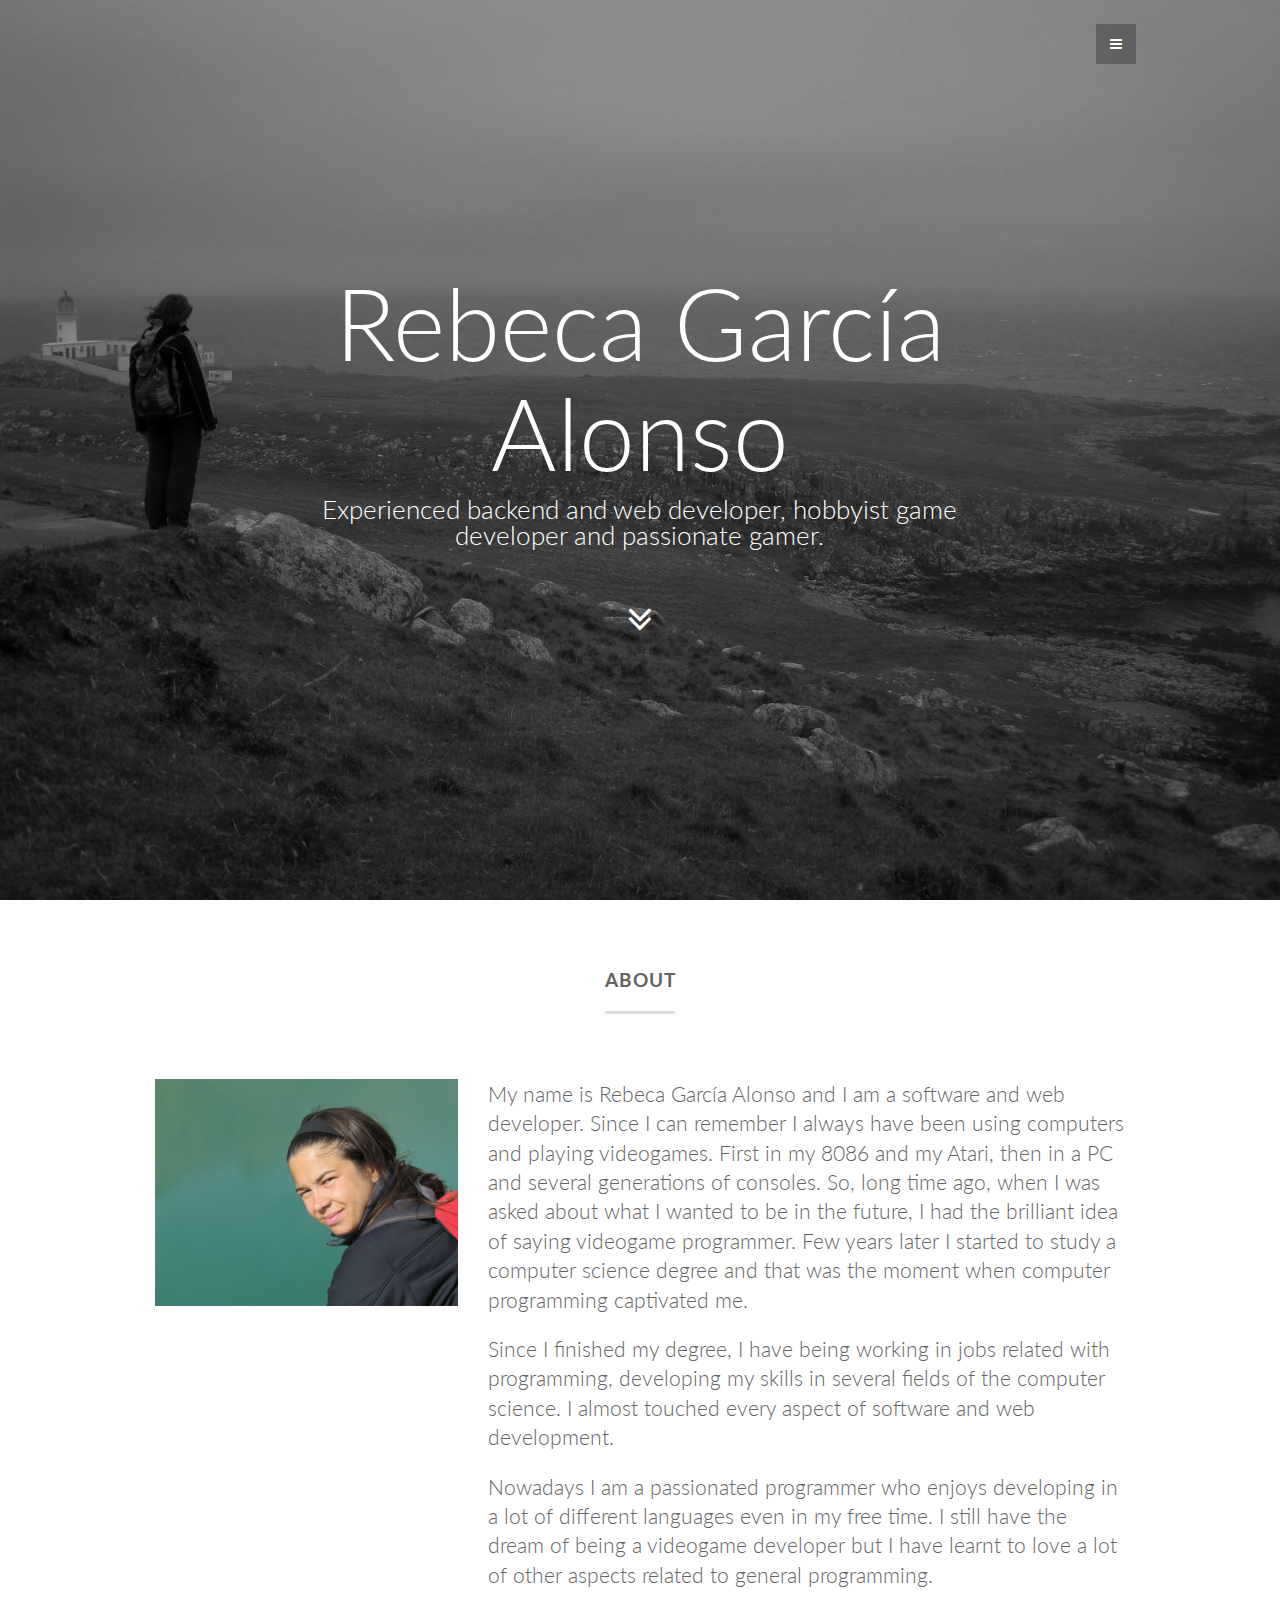
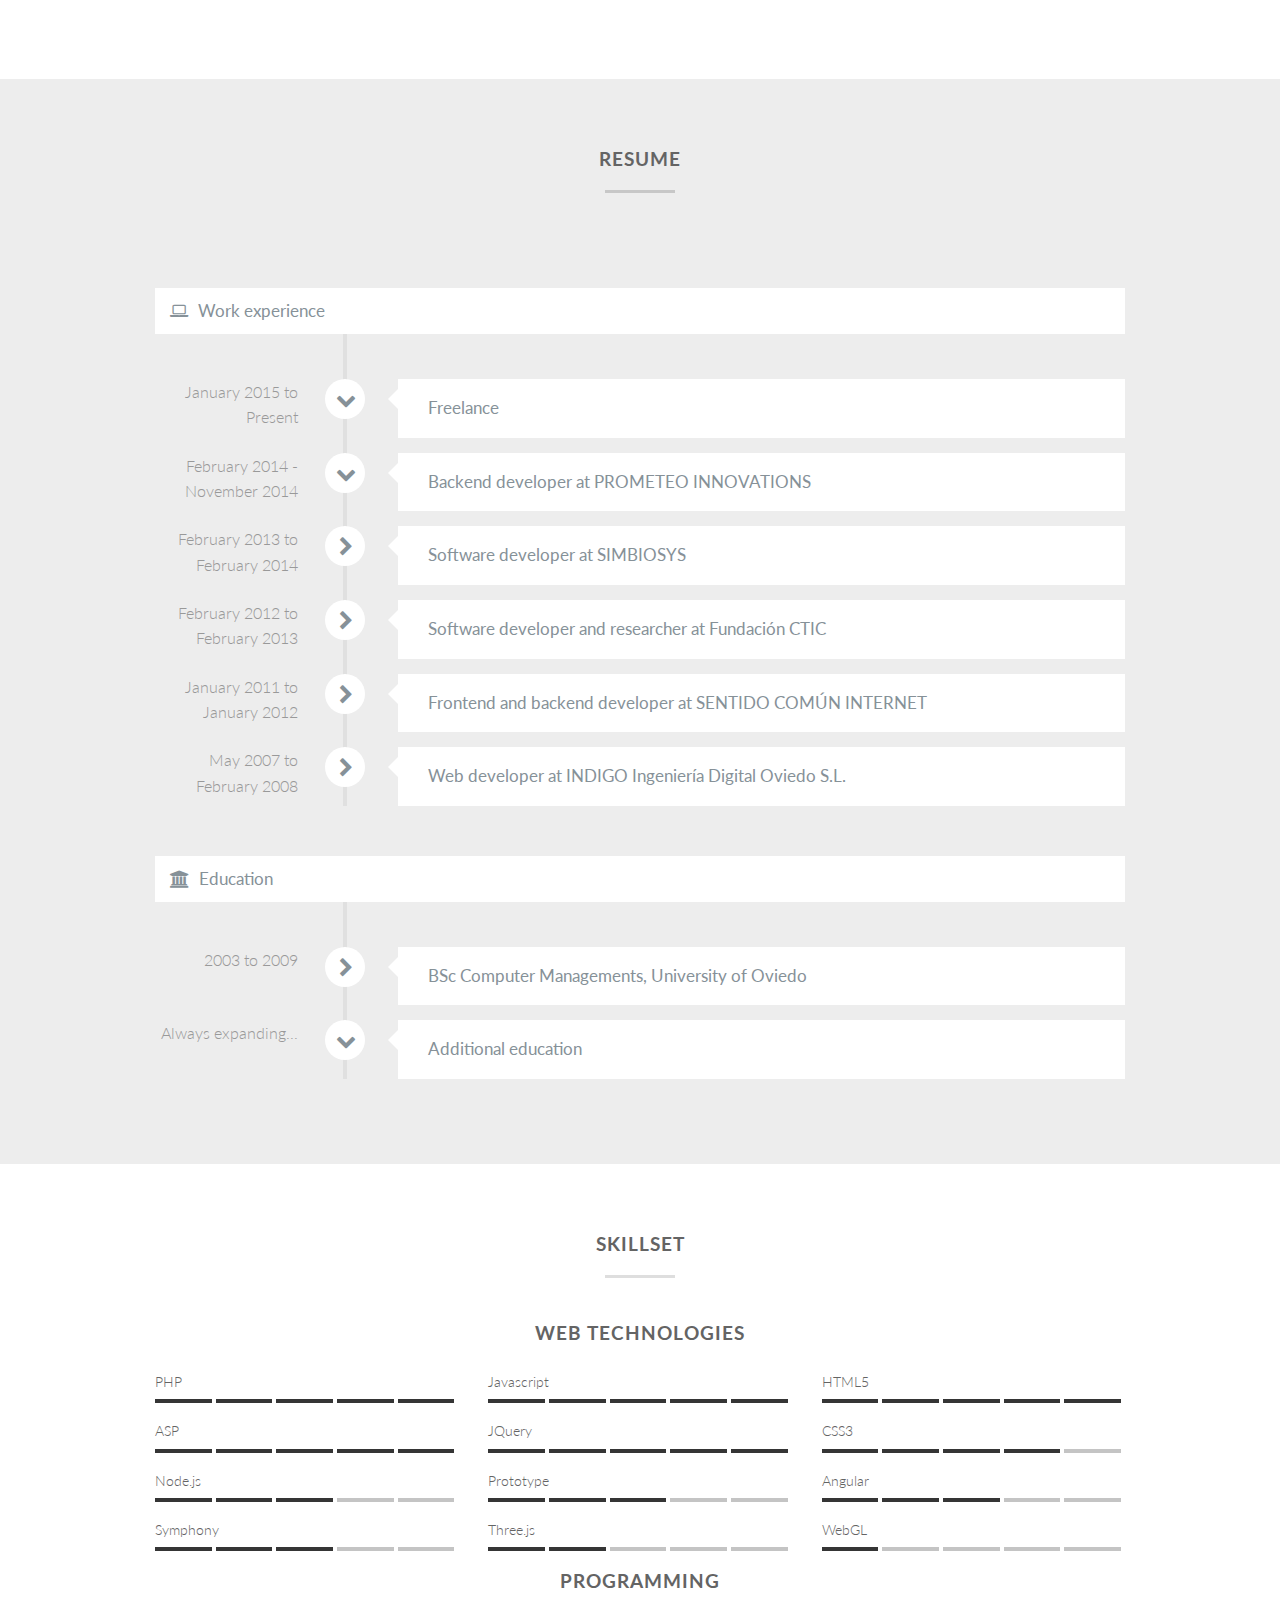
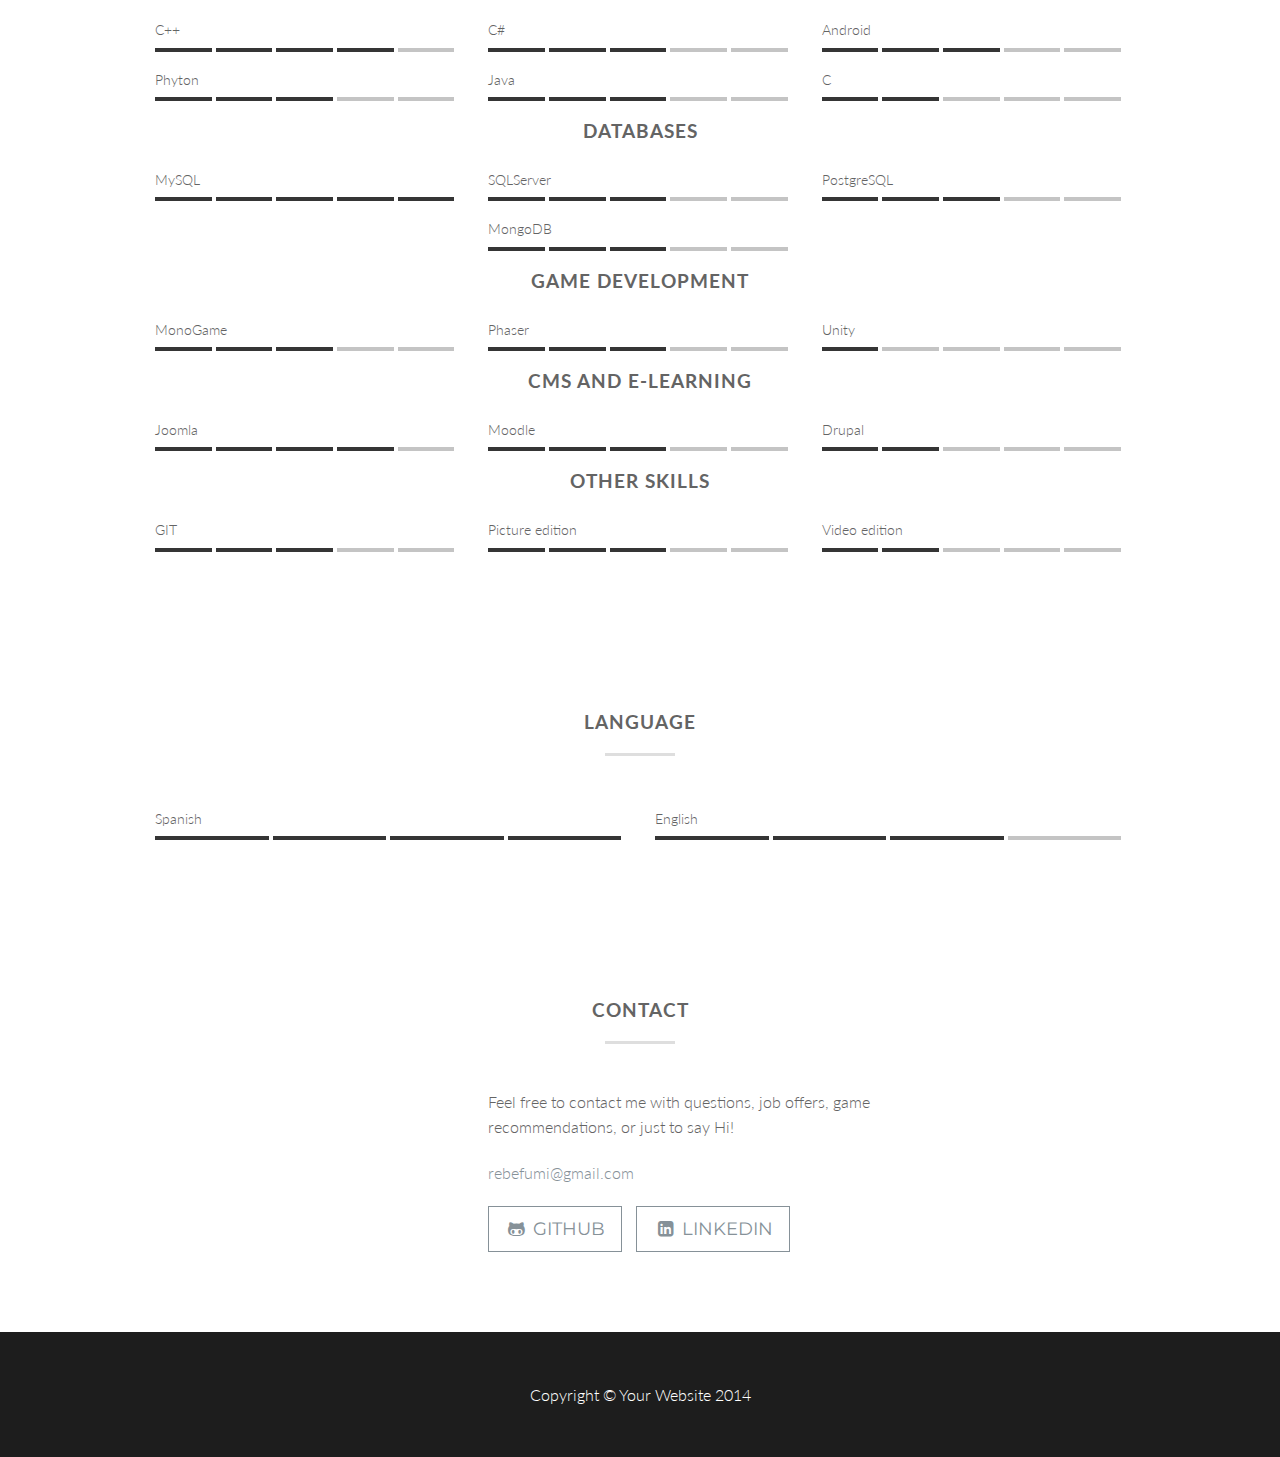
==== index.htm @ 99de0d2c "Include Readme" ====
<!DOCTYPE html>
<html lang="en">

<head>
    <meta charset="utf-8">
    <meta http-equiv="X-UA-Compatible" content="IE=edge">
    <meta name="viewport" content="width=device-width, initial-scale=1">
    <meta name="description" content="">
    <meta name="author" content="">

    <title>Rebeca Garc&iacute;a Alonso Online CV</title>

    <!-- Bootstrap Core CSS -->
    <link href="css/bootstrap.min.css" rel="stylesheet">

    <!-- Custom CSS -->
    <link href="css/grayscale.css" rel="stylesheet">
    <link href="css/jasny-bootstrap.min.css" rel="stylesheet">

    <!-- Custom Fonts -->
    <link href="http://maxcdn.bootstrapcdn.com/font-awesome/4.3.0/css/font-awesome.min.css" rel="stylesheet"
          type="text/css">
    <link href="http://fonts.googleapis.com/css?family=Lora:400,700,400italic,700italic" rel="stylesheet"
          type="text/css">
    <link href="http://fonts.googleapis.com/css?family=Montserrat:400,700" rel="stylesheet" type="text/css">

    <!-- HTML5 Shim and Respond.js IE8 support of HTML5 elements and media queries -->
    <!-- WARNING: Respond.js doesn't work if you view the page via file:// -->
    <!--[if lt IE 9]>
    <script src="https://oss.maxcdn.com/libs/html5shiv/3.7.0/html5shiv.js"></script>
    <script src="https://oss.maxcdn.com/libs/respond.js/1.4.2/respond.min.js"></script>
    <![endif]-->
</head>

<body id="page-top" data-spy="scroll" data-target=".navbar-fixed-top">

<!-- Menu -->
<div class="navmenu navmenu-fixed-right offcanvas">
    <ul class="nav navmenu-nav">

        <li><a class="page-scroll" href="#main">Home</a></li>
        <li><a class="page-scroll" href="#about">About</a></li>
        <li><a class="page-scroll" href="#resume">Resume</a></li>
        <li><a class="page-scroll" href="#portfolio">Portfolio</a></li>
        <li><a class="page-scroll" href="#skills">Skills</a></li>
        <li><a class="page-scroll" href="#language">Language</a></li>
        <li><a class="page-scroll" href="#contact">Contact</a></li>

    </ul>
    <ul class="list-inline">
        <li><a href="#"><i class="fa fa-linkedin"></i></a></li>
        <li><a href="#"><i class="fa fa-github"></i></a></li>
    </ul>
</div>


<!-- Intro Header -->
<header class="navbar intro-header">
    <div class="col-md-12">
        <a href="#" class="pull-right navbar-btn" id="menuToggle" data-toggle="offcanvas" data-target=".navmenu"
           data-canvas="body">
            <i class="fa fa-reorder"></i>
        </a>
    </div>

</header>

<!-- Main -->
<section class="main intro" id="main">
    <div class="intro-body">
        <div class="container">
            <div class="row">
                <div class="col-md-8 col-md-offset-2">
                    <h1 class="brand-heading">Rebeca García Alonso</h1>

                    <p class="intro-text">Experienced backend and web developer, hobbyist game developer and passionate
                        gamer.
                    </p>
                    <a href="#about" class="btn btn-circle page-scroll">
                        <i class="fa fa-angle-double-down animated"></i>
                    </a>
                </div>
            </div>
        </div>
    </div>
</section>

<!-- About -->
<section id="about" class="section section-solid-white">
    <div class="container">
        <div class="row">
            <div class="col-sm-12">
                <h3 class="section-title">About</h3>

                <div class="section-title-border"></div>
            </div>
        </div>

        <div class="row mt20">
            <div class="col-sm-4">
                <img src="img/about/1.JPG" class="img-responsive about-img"/>
            </div>
            <div class="col-sm-8">
                <p class="lead">
                    My name is Rebeca García Alonso and I am a software and web developer. Since I can remember I always
                    have been using computers and playing videogames. First in my 8086 and my Atari, then in a PC and
                    several generations of consoles. So, long time ago, when I was asked about what I wanted to be in
                    the future, I had the brilliant idea of saying videogame programmer. Few years later I started to
                    study a computer science degree and that was the moment when computer programming captivated me.
                </p>

                <p class="lead">
                    Since I finished my degree, I have being working in jobs related with programming, developing my
                    skills in several fields of the computer science. I almost touched every aspect of software and web
                    development.
                </p>

                <p class="lead">
                    Nowadays I am a passionated programmer who enjoys developing in a lot of different languages even in
                    my free time. I still have the dream of being a videogame developer but I have learnt to love a lot
                    of other aspects related to general programming.
                </p>
            </div>
        </div>
    </div>
</section>


<!-- Resume -->
<section id="resume" class="section section-solid">
    <div class="container">
        <div class="row">
            <div class="col-sm-12">
                <h3 class="section-title">Resume</h3>
                <div class="section-title-border"></div>
            </div>
        </div>
        <div class="row">
            <div class="col-sm-12">
                <ul class="timeline mt50">
                    <li>
                        <h3 class="tl-heading"><i class="fa fa-laptop"></i> Work experience</h3>
                    </li>
                    <li>
                        <time class="tl-time"><span>January 2015 to Present</span></time>
                        <div class="tl-icon" data-toggle="collapse" data-target="#toggle-0"><i
                                class="fa fa-chevron-down"></i></div>
                        <div class="tl-label">
                            <h4><a href="#toggle-0" data-toggle="collapse" data-target="#toggle-0">Freelance</a></h4>

                            <p id="toggle-0" class="collapse">
                                - <a href="http://virtuastur.com/" target="_blank">Virtuastur</a>: company involved in
                                virtual tours.<br>
                                Responsabilities: Integration with the front end, and development of the administration
                                side, using PHP.<br>
                                - <a href="http://www.efesoabogados.es/" target="_blank">Efeso abogados</a>: law firm
                                main web. <br> Responsibilities: Maintenance of the web page using HTML and Javascript.
                            </p>
                        </div>
                    </li>
                    <li>
                        <time class="tl-time"><span>February 2014 - November 2014</span></time>
                        <div class="tl-icon" data-toggle="collapse" data-target="#toggle-1"><i
                                class="fa fa-chevron-down"></i></div>
                        <div class="tl-label">
                            <h4><a href="#toggle-1" data-toggle="collapse" data-target="#toggle-1">Backend developer at
                                PROMETEO
                                INNOVATIONS</a></h4>

                            <p id="toggle-1" class="collapse">
                                <a href="http://www.prometeoinnovations.com" target="_blank">Company web</a><br>
                                Responsibilities: <br>
                                - Backend development with PHP and Symphony of a system that automatically creates
                                mobile applications. </p>
                        </div>
                    </li>
                    <li>
                        <time class="tl-time"><span>February 2013 to February 2014</span></time>
                        <div class="tl-icon" data-toggle="collapse" data-target="#toggle-2"><i
                                class="fa fa-chevron-right"></i></div>
                        <div class="tl-label">
                            <h4><a href="#toggle-2" data-toggle="collapse" data-target="#toggle-2">Software developer at
                                SIMBIOSYS</a>
                            </h4>

                            <p id="toggle-2" class="collapse">
                                <a href="http://www.simbiosys.es/" target="_blank">Company web</a><br>
                                Responsabilities:<br>
                                - Web site of the Principado de Asturias Public TV and Radio Channel <a
                                    href="http://www.rtpa.es/" target="_blank">http://www.rtpa.es/</a><br>
                                Backend developed in PHP (Web Services).<br>
                                Client business logic with Javascript (JQuery).<br>
                                - Labcitycar <a href="http://www.labcitycar.info/" target="_blank">http://www.labcitycar.info/</a>:<br>
                                Customization of the e-learning platform Moodle, with the target of fitting the needs of
                                efficient driving lessons.<br>
                                Research and development of a system oriented to fix the GPS errors in car routes.
                                Developed with PHP and C. <br>
                                - Development of the corporative CMS using PHP.</p>
                        </div>
                    </li>
                    <li>
                        <time class="tl-time"><span>February 2012 to February 2013</span></time>
                        <div class="tl-icon" data-toggle="collapse" data-target="#toggle-3"><i
                                class="fa fa-chevron-right"></i></div>
                        <div class="tl-label">
                            <h4><a href="#toggle-3" data-toggle="collapse" data-target="#toggle-3">Software developer
                                and researcher at Fundación CTIC</a>
                            </h4>

                            <p id="toggle-3" class="collapse">
                                <a href="http://www.fundacionctic.org" target="_blank">Company web</a><br>
                                Semantic Web Unit in the R&D Department.<br>
                                Resonsabilities:<br>
                                - Research about device independent visualization of statistical and
                                geographical information in HTML5 using several technologies and libraries: SVG, WebGL,
                                GoogleCharts,
                                GoogleMaps, Javascript, JQuery, Grails, HighCharts and D3.js<br>
                                - Development of the Tapinos project. Public repository: <a
                                    href="https://bitbucket.org/fundacionctic/tapinos-js" target="_blank">Tapinos</a>
                            </p>
                        </div>
                    </li>
                    <li>
                        <time class="tl-time"><span>January 2011 to January 2012</span></time>
                        <div class="tl-icon" data-toggle="collapse" data-target="#toggle-4"><i
                                class="fa fa-chevron-right"></i></div>
                        <div class="tl-label">
                            <h4><a href="#toggle-4" data-toggle="collapse" data-target="#toggle-4">Frontend and backend
                                developer at SENTIDO COMÚN
                                INTERNET</a>
                            </h4>

                            <p id="toggle-4" class="collapse"><a href="http://www.sentidocomun.es/" target="_blank">Company
                                Web</a><br>
                                Responsabilities: Development and support of the real-state web portal for an important
                                bank (<a href="http://www.casaktua.com/" target="_blank">http://www.casaktua.com/</a>)
                                and its Intranet,
                                using ASP.<br>
                                Also development and support in other sites, as:<br>
                                <a href="http://www.mesenainmobiliaria.com/"
                                   target="_blank">http://www.mesenainmobiliaria.com/</a><br>
                                <a href="http://pjob.com/"
                                   target="_blank">http://pjob.com/</a>
                            </p>
                        </div>
                    </li>
                    <li>
                        <time class="tl-time"><span>May 2007 to February 2008</span></time>
                        <div class="tl-icon" data-toggle="collapse" data-target="#toggle-5"><i
                                class="fa fa-chevron-right"></i></div>
                        <div class="tl-label">
                            <h4><a href="#toggle-5" data-toggle="collapse" data-target="#toggle-5">Web developer at
                                INDIGO Ingeniería
                                Digital Oviedo S.L.</a></h4>

                            <p id="toggle-5" class="collapse"><a href="http://www.indigo.es/web/index.htm"
                                                                 target="_blank">Company web</a><br>
                                Responsibilities: Web sites development using PHP and Joomla.<br> For instance:
                                <a href="http://www.kiasa.es/"
                                   target="_blank">http://www.kiasa.es/</a></p>
                        </div>
                    </li>
                </ul>
                <ul class="timeline mt50">
                    <li>
                        <h3 class="tl-heading"><i class="fa fa-university"></i> Education</h3>
                    </li>
                    <li>
                        <time class="tl-time"><span>2003 to 2009</span></time>
                        <div class="tl-icon" data-toggle="collapse" data-target="#toggle-6"><i
                                class="fa fa-chevron-right"></i></div>
                        <div class="tl-label">
                            <h4><a href="#toggle-6" data-toggle="collapse" data-target="#toggle-6">BSc Computer
                                Managements, University of Oviedo</a></h4>

                            <p id="toggle-6" class="collapse">Thesis: "Development of a Web application for students
                                self-assessment with interactive multiple choice test"</p>
                        </div>
                    </li>
                    <li>
                        <time class="tl-time"><span>Always expanding...</span></time>
                        <div class="tl-icon" data-toggle="collapse" data-target="#toggle-7"><i
                                class="fa fa-chevron-down"></i></div>
                        <div class="tl-label">
                            <h4><a href="#toggle-7" data-toggle="collapse" data-target="#toggle-7">Additional
                                education</a></h4>

                            <p id="toggle-7" class="collapse">
                                2015: Beginning Game Programming with C# (12 weeks), taught by Coursera, University of
                                Colorado System
                                <br>2015: Maps and the Geospatial Revolution (5 weeks), taught by Coursera,The
                                Pennsylvania State University
                                <br>2015: Programming Mobile Services for Android Handheld Systems: Concurrency (6
                                weeks), taught by Coursera, Vandelbilt University
                                <br>2015: An Introduction to Interactive Programming in Python (9 weeks), taught by
                                Coursera, Rice University
                                <br>2014: Programming Mobile Applications for Android Handheld Systems (8 weeks), taught
                                by Coursera, University of Maryland
                                <br>2014: Gamification (10 weeks), taught by Coursera, The Pennsylvania State
                                University.
                                <br>2014: Videogames Desing and Gamification (6 weeks), taught by Miriada X Online
                                Education.
                                <br>2013: PhoneGap Development (20 hours), taught by Nacho Marín.
                                <br>2013: Android Applications Development (10 weeks), taught by Miriada X Online
                                Education.
                                <br>2012: MongoBD Development (6 weeks), taught by 10gen Education.
                                <br>2006: Videogame Lab, taught by Javier Reyes, University of Oviedo
                                <br>2006: Course on Internet new generation, University of Oviedo (45h)
                                <br>2006: Educational videogame creation, University of Oviedo (45h)
                                <br>2005: Mathematics applied outside of the classroom, University of Oviedo (45 h)
                                <br>2004: Graphic videogame programming Course under MSDIRECTX9/C++, University of
                                Oviedo (45 h)
                                <br>2004: Vectorial graphics in multimedia surrounding with Macromedia Flash, University
                                of Oviedo (45 h)
                                <br>2002: Human Machine Interface (HMI) in web engineering (using Macromedia
                                Dreamweaver), University of Oviedo (45 h)
                                <br>2002: Businessman workshop, Gijón town hall
                            </p>
                        </div>
                    </li>
                </ul>
            </div>
        </div>
    </div>
</section>

<!-- Skills -->
<section id="skills" class="section section-solid-white">
    <div class="container">
        <div class="row">
            <div class="col-sm-12">
                <h3 class="section-title">Skillset</h3>

                <div class="section-title-border"></div>
            </div>
        </div>
        <div class="row">
            <h4 class="section-title">Web Technologies</h4>

            <div class="col-sm-4">
                <h5>PHP</h5>

                <div class="skill-bar">
                    <div class="skill-on"></div>
                    <div class="skill-on"></div>
                    <div class="skill-on"></div>
                    <div class="skill-on"></div>
                    <div class="skill-on"></div>
                </div>

                <h5>ASP</h5>

                <div class="skill-bar">
                    <div class="skill-on"></div>
                    <div class="skill-on"></div>
                    <div class="skill-on"></div>
                    <div class="skill-on"></div>
                    <div class="skill-on"></div>
                </div>

                <h5>Node.js</h5>

                <div class="skill-bar">
                    <div class="skill-on"></div>
                    <div class="skill-on"></div>
                    <div class="skill-on"></div>
                    <div class="skill-off"></div>
                    <div class="skill-off"></div>
                </div>

                <h5>Symphony</h5>

                <div class="skill-bar">
                    <div class="skill-on"></div>
                    <div class="skill-on"></div>
                    <div class="skill-on"></div>
                    <div class="skill-off"></div>
                    <div class="skill-off"></div>
                </div>

            </div>
            <div class="col-sm-4">
                <h5>Javascript</h5>

                <div class="skill-bar">
                    <div class="skill-on"></div>
                    <div class="skill-on"></div>
                    <div class="skill-on"></div>
                    <div class="skill-on"></div>
                    <div class="skill-on"></div>
                </div>

                <h5>JQuery</h5>

                <div class="skill-bar">
                    <div class="skill-on"></div>
                    <div class="skill-on"></div>
                    <div class="skill-on"></div>
                    <div class="skill-on"></div>
                    <div class="skill-on"></div>
                </div>


                <h5>Prototype</h5>

                <div class="skill-bar">
                    <div class="skill-on"></div>
                    <div class="skill-on"></div>
                    <div class="skill-on"></div>
                    <div class="skill-off"></div>
                    <div class="skill-off"></div>
                </div>

                <h5>Three.js</h5>

                <div class="skill-bar">
                    <div class="skill-on"></div>
                    <div class="skill-on"></div>
                    <div class="skill-off"></div>
                    <div class="skill-off"></div>
                    <div class="skill-off"></div>
                </div>

            </div>
            <div class="col-sm-4">
                <h5>HTML5</h5>

                <div class="skill-bar">
                    <div class="skill-on"></div>
                    <div class="skill-on"></div>
                    <div class="skill-on"></div>
                    <div class="skill-on"></div>
                    <div class="skill-on"></div>
                </div>

                <h5>CSS3</h5>

                <div class="skill-bar">
                    <div class="skill-on"></div>
                    <div class="skill-on"></div>
                    <div class="skill-on"></div>
                    <div class="skill-on"></div>
                    <div class="skill-off"></div>
                </div>

                <h5>Angular</h5>

                <div class="skill-bar">
                    <div class="skill-on"></div>
                    <div class="skill-on"></div>
                    <div class="skill-on"></div>
                    <div class="skill-off"></div>
                    <div class="skill-off"></div>
                </div>


                <h5>WebGL</h5>

                <div class="skill-bar">
                    <div class="skill-on"></div>
                    <div class="skill-off"></div>
                    <div class="skill-off"></div>
                    <div class="skill-off"></div>
                    <div class="skill-off"></div>
                </div>
            </div>
        </div>
        <div class="row">
            <h4 class="section-title">Programming</h4>

            <div class="col-sm-4">
                <h5>C++</h5>

                <div class="skill-bar">
                    <div class="skill-on"></div>
                    <div class="skill-on"></div>
                    <div class="skill-on"></div>
                    <div class="skill-on"></div>
                    <div class="skill-off"></div>
                </div>

                <h5>Phyton</h5>

                <div class="skill-bar">
                    <div class="skill-on"></div>
                    <div class="skill-on"></div>
                    <div class="skill-on"></div>
                    <div class="skill-off"></div>
                    <div class="skill-off"></div>
                </div>
            </div>
            <div class="col-sm-4">
                <h5>C#</h5>

                <div class="skill-bar">
                    <div class="skill-on"></div>
                    <div class="skill-on"></div>
                    <div class="skill-on"></div>
                    <div class="skill-off"></div>
                    <div class="skill-off"></div>
                </div>

                <h5>Java</h5>

                <div class="skill-bar">
                    <div class="skill-on"></div>
                    <div class="skill-on"></div>
                    <div class="skill-on"></div>
                    <div class="skill-off"></div>
                    <div class="skill-off"></div>
                </div>
            </div>
            <div class="col-sm-4">
                <h5>Android</h5>

                <div class="skill-bar">
                    <div class="skill-on"></div>
                    <div class="skill-on"></div>
                    <div class="skill-on"></div>
                    <div class="skill-off"></div>
                    <div class="skill-off"></div>
                </div>

                <h5>C</h5>

                <div class="skill-bar">
                    <div class="skill-on"></div>
                    <div class="skill-on"></div>
                    <div class="skill-off"></div>
                    <div class="skill-off"></div>
                    <div class="skill-off"></div>
                </div>

            </div>
        </div>
        <div class="row">
            <h4 class="section-title">Databases</h4>

            <div class="col-sm-4">
                <h5>MySQL</h5>

                <div class="skill-bar">
                    <div class="skill-on"></div>
                    <div class="skill-on"></div>
                    <div class="skill-on"></div>
                    <div class="skill-on"></div>
                    <div class="skill-on"></div>
                </div>
            </div>
            <div class="col-sm-4">
                <h5>SQLServer</h5>

                <div class="skill-bar">
                    <div class="skill-on"></div>
                    <div class="skill-on"></div>
                    <div class="skill-on"></div>
                    <div class="skill-off"></div>
                    <div class="skill-off"></div>
                </div>

                <h5>MongoDB</h5>

                <div class="skill-bar">
                    <div class="skill-on"></div>
                    <div class="skill-on"></div>
                    <div class="skill-on"></div>
                    <div class="skill-off"></div>
                    <div class="skill-off"></div>
                </div>
            </div>
            <div class="col-sm-4">
                <h5>PostgreSQL</h5>

                <div class="skill-bar">
                    <div class="skill-on"></div>
                    <div class="skill-on"></div>
                    <div class="skill-on"></div>
                    <div class="skill-off"></div>
                    <div class="skill-off"></div>
                </div>
            </div>
        </div>
        <div class="row">
            <h4 class="section-title">Game Development</h4>

            <div class="col-sm-4">
                <h5>MonoGame</h5>

                <div class="skill-bar">
                    <div class="skill-on"></div>
                    <div class="skill-on"></div>
                    <div class="skill-on"></div>
                    <div class="skill-off"></div>
                    <div class="skill-off"></div>
                </div>
            </div>
            <div class="col-sm-4">
                <h5>Phaser</h5>

                <div class="skill-bar">
                    <div class="skill-on"></div>
                    <div class="skill-on"></div>
                    <div class="skill-on"></div>
                    <div class="skill-off"></div>
                    <div class="skill-off"></div>
                </div>


            </div>
            <div class="col-sm-4">
                <h5>Unity</h5>

                <div class="skill-bar">
                    <div class="skill-on"></div>
                    <div class="skill-off"></div>
                    <div class="skill-off"></div>
                    <div class="skill-off"></div>
                    <div class="skill-off"></div>
                </div>
            </div>
        </div>
        <div class="row">
            <h4 class="section-title">CMS and E-Learning</h4>

            <div class="col-sm-4">
                <h5>Joomla</h5>

                <div class="skill-bar">
                    <div class="skill-on"></div>
                    <div class="skill-on"></div>
                    <div class="skill-on"></div>
                    <div class="skill-on"></div>
                    <div class="skill-off"></div>
                </div>
            </div>
            <div class="col-sm-4">
                <h5>Moodle</h5>

                <div class="skill-bar">
                    <div class="skill-on"></div>
                    <div class="skill-on"></div>
                    <div class="skill-on"></div>
                    <div class="skill-off"></div>
                    <div class="skill-off"></div>
                </div>


            </div>
            <div class="col-sm-4">
                <h5>Drupal</h5>

                <div class="skill-bar">
                    <div class="skill-on"></div>
                    <div class="skill-on"></div>
                    <div class="skill-off"></div>
                    <div class="skill-off"></div>
                    <div class="skill-off"></div>
                </div>
            </div>
        </div>
        <div class="row">
            <h4 class="section-title">Other Skills</h4>

            <div class="col-sm-4">
                <h5>GIT</h5>

                <div class="skill-bar">
                    <div class="skill-on"></div>
                    <div class="skill-on"></div>
                    <div class="skill-on"></div>
                    <div class="skill-off"></div>
                    <div class="skill-off"></div>
                </div>
            </div>
            <div class="col-sm-4">
                <h5>Picture edition</h5>

                <div class="skill-bar">
                    <div class="skill-on"></div>
                    <div class="skill-on"></div>
                    <div class="skill-on"></div>
                    <div class="skill-off"></div>
                    <div class="skill-off"></div>
                </div>


            </div>
            <div class="col-sm-4">
                <h5>Video edition</h5>

                <div class="skill-bar">
                    <div class="skill-on"></div>
                    <div class="skill-on"></div>
                    <div class="skill-off"></div>
                    <div class="skill-off"></div>
                    <div class="skill-off"></div>
                </div>
            </div>
        </div>
    </div>
</section>

<!-- Language -->
<section id="language" class="section section-solid-white">
    <div class="container">
        <div class="row">
            <div class="col-sm-12">
                <h3 class="section-title">Language</h3>

                <div class="section-title-border"></div>
            </div>
        </div>
        <div class="row">
            <div class="col-sm-6">
                <h5>Spanish</h5>

                <div class="skill-bar">
                    <div class="skill-on"></div>
                    <div class="skill-on"></div>
                    <div class="skill-on"></div>
                    <div class="skill-on"></div>
                </div>
            </div>
            <div class="col-sm-6">
                <h5>English</h5>

                <div class="skill-bar">
                    <div class="skill-on"></div>
                    <div class="skill-on"></div>
                    <div class="skill-on"></div>
                    <div class="skill-off"></div>
                </div>
            </div>
        </div>
    </div>
</section>

<!-- Contact Section -->
<section id="contact" class="section section-solid-white">
    <div class="container">
        <div class="row">
            <div class="col-sm-12">
                <h3 class="section-title">Contact</h3>

                <div class="section-title-border"></div>
            </div>
        </div>
        <div class="row">
            <div class="col-sm-6 col-lg-offset-4">
                <p>Feel free to contact me with questions, job offers, game recommendations, or just to say Hi!</p>

                <p><a href="mailto:rebefumi@gmail.com">rebefumi@gmail.com</a></p>
                <ul class="list-inline banner-social-buttons">
                    <li>
                        <a href="https://github.com/rebefumi"  target="_blank" class="btn btn-default btn-lg"><i
                                class="fa fa-github-alt fa-fw"></i> <span class="network-name">Github</span></a>
                    </li>
                    <li>
                        <a href="https://es.linkedin.com/pub/rebeca-garc%C3%ADa-alonso/71/540/738"
                           class="btn btn-default btn-lg" target="_blank"><i
                                class="fa fa-linkedin-square fa-fw"></i> <span class="network-name">Linkedin</span></a>
                    </li>
                </ul>
            </div>
        </div>
    </div>
</section>


<!-- Footer -->
<footer>
    <div class="container text-center">
        <p>Copyright &copy; Your Website 2014</p>
    </div>
</footer>

<!-- jQuery -->
<script src="js/jquery.js"></script>

<!-- Bootstrap Core JavaScript -->
<script src="js/bootstrap.min.js"></script>

<!-- Plugin JavaScript -->
<script src="js/jquery.easing.min.js"></script>

<!-- Menu outside canvas -->
<script src="js/jasny-bootstrap.min.js"></script>

<!-- Custom Theme JavaScript -->
<script src="js/grayscale.js"></script>


<script>
    $(document).ready(function () {
        $(".timeline li .v-icon").click("", function () {
            if ($(this).children(":first").attr('class').indexOf("fa fa-chevron-right") >= 0) {
                $(this).children(":first").attr('class', "fa fa-chevron-down");
            } else {
                $(this).children(":first").attr('class', "fa fa-chevron-right");
            }
        });
    });
</script>

</body>

</html>
---- css/grayscale.css ----
@import url(http://fonts.googleapis.com/css?family=Lato:300,400,700,900);
::selection {
    color:#fff;
    background:#696969;
}

::-moz-selection {
    color:#fff;
    background:#696969;
}

html {
    height:100%;
    -ms-text-size-adjust:100%;
    -webkit-text-size-adjust:100%;
}

body {
    position:relative;
    height:100%;
    max-width:100%;
    background:#2c2c2c;
    font-family:Lato, sans-serif;
    font-weight:300;
    font-size:16px;
    color:#fff;
    line-height:1.6em;
    padding-left:0!important;
    -webkit-font-smoothing:antialiased;
    -moz-osx-font-smoothing:grayscale;
    -webkit-overflow-scrolling:touch;
}

h1, h2, h3, h4, h5, h6 {
    font-family:Lato, sans-serif;
    font-weight:300;
    color:#fff;
}

h1 {
    font-size:40px;
}

h3 {
    font-weight:400;
}

h4 {
    font-weight:400;
    font-size:20px;
}

p {
    margin-bottom:20px;
    font-size:16px;
}

a {
    color:#869198;
    word-wrap:break-word;
    -webkit-transition:color .1s ease-in, background .1s ease-in;
    -moz-transition:color .1s ease-in, background .1s ease-in;
    -ms-transition:color .1s ease-in, background .1s ease-in;
    -o-transition:color .1s ease-in, background .1s ease-in;
    transition:color .1s ease-in, background .1s ease-in;
}

ul {
    list-style-type:square;
}

a:focus, a:hover {
    color:#99a2a9;
    text-decoration:none;
    outline:0;
}

a:after, a:before {
    -webkit-transition:color .1s ease-in, background .1s ease-in;
    -moz-transition:color .1s ease-in, background .1s ease-in;
    -ms-transition:color .1s ease-in, background .1s ease-in;
    -o-transition:color .1s ease-in, background .1s ease-in;
    transition:color .1s ease-in, background .1s ease-in;
}

.mt20 {
    margin-top:20px;
}

.mt30 {
    margin-top:30px;
}

.mt40 {
    margin-top:40px;
}

.mt50 {
    margin-top:50px;
}

.mt60 {
    margin-top:60px;
}

.mt70 {
    margin-top:70px;
}

.light {
    font-weight: 400;
}

@media(min-width:768px) {
    .navbar-custom {
        padding: 20px 0;
        border-bottom: 0;
        letter-spacing: 1px;
        background: 0 0;
        -webkit-transition: background .5s ease-in-out,padding .5s ease-in-out;
        -moz-transition: background .5s ease-in-out,padding .5s ease-in-out;
        transition: background .5s ease-in-out,padding .5s ease-in-out;
    }

    .navbar-custom.top-nav-collapse {
        padding: 0;
        border-bottom: 1px solid rgba(255,255,255,.3);
        background: #000;
    }
}

.intro-header {
    width:100%;
    height:70px;
    display:block;
    padding-left:5%;
    padding-right:5%;
    position:absolute;
    margin-top:15px;
    z-index:2001;
}

@media (min-width:768px) {
    .intro-header {
        padding-left:10%;
        padding-right:10%;
    }

}.intro-header .col-md-6:first-child {
     float:left;
 }
/***** Menu ******/
@media (min-width:1200px) {
    .container {
        width:1000px;
    }

}.navmenu .list-inline {
     margin-left:30px;
 }

.navmenu .navmenu-nav {
    margin-top: 40px;
}

.nav>li>a {
    position:relative;
    display:block;
    padding:4px 15px 5px 35px;
    font-size:12px;
    text-transform:uppercase;
    font-weight:700;
    color:#9a9a9a;
}

.nav>li>a:focus, .nav>li>a:hover {
    background-color:transparent;
}

.navbar-default {
    background-color:#fff;
}

.navbar-offcanvas, .navmenu-fixed-right {
    border-width:0;
    background:#1d1d1d;
}

.nav .open>a, .nav .open>a:focus, .nav .open>a:hover, .navmenu-nav.dropdown-menu {
    background-color:transparent;
    color:#fff;
}

.nav .open>a .caret, .nav .open>a:focus .caret, .nav .open>a:hover .caret, .navmenu-nav.dropdown-menu .caret {
    -webkit-transform:rotate(180deg);
    -moz-transform:rotate(180deg);
    -o-transform:rotate(180deg);
    -ms-transform:rotate(180deg);
    transform:rotate(180deg);
    margin-bottom:3px;
}

.nav .open>a .active, .nav .open>a:focus .active, .nav .open>a:hover .active, .navmenu-nav.dropdown-menu .active {
    border-left:3px solid #fff;
    padding:4px 42px;
    color:#9a9a9a;
}

.navmenu-nav .active {
    border-left:3px solid #fff;
}

.navmenu-nav .active a {
    padding:4px 32px;
    color:#9a9a9a;
}

#menuToggle {
    display:block;
    text-align:center;
    font-size:14px;
    color:#fff;
    width:40px;
    height:40px;
    line-height:40px;
    cursor:pointer;
    background:rgba(0, 0, 0, .25);
    -webkit-transition:all .1s ease-in-out;
    -moz-transition:all .1s ease-in-out;
    -ms-transition:all .1s ease-in-out;
    -o-transition:all .1s ease-in-out;
    transition:all .1s ease-in-out;
}

#menuToggle:hover {
    color:#fff;
    background:rgba(0, 0, 0, .2);
    -webkit-transition:all .1s ease-in-out;
    -moz-transition:all .1s ease-in-out;
    -ms-transition:all .1s ease-in-out;
    -o-transition:all .1s ease-in-out;
    transition:all .1s ease-in-out;
}


.dropdown-menu {
    -webkit-transition:all .3s ease;
    -moz-transition:all .3s ease;
    -ms-transition:all .3s ease;
    -o-transition:all .3s ease;
    transition:all .3s ease;
}

.dropdown-menu>li>a:focus, .dropdown-menu>li>a:hover {
    color:#9a9a9a;
    background-color:transparent;
}

.dropdown-menu>li>a {
    color:#686868;
    font-size:12px;
    padding:4px 45px;
}

/***** End Menu *****/

.intro {
    display: table;
    width: 100%;
    height: auto;
    padding: 40px 0;
    text-align: center;
    color: #fff;
    background: url(../img/intro-bg.jpg) no-repeat bottom center scroll;
    background-color: #000;
    -webkit-background-size: cover;
    -moz-background-size: cover;
    background-size: cover;
    -o-background-size: cover;
}

.intro .intro-body {
    display: table-cell;
    vertical-align: middle;
}

.intro .intro-body .brand-heading {
    font-size: 40px;
}

.intro .intro-body .intro-text {
    font-size: 18px;
}

@media(min-width:768px) {
    .intro {
        height: 100%;
        padding: 0;
    }

    .intro .intro-body .brand-heading {
        font-size: 100px;
    }

    .intro .intro-body .intro-text {
        font-size: 26px;
    }
}

.btn-circle {
    width: 70px;
    height: 70px;
    margin-top: 15px;
    padding: 7px 16px;
    font-size: 40px;
    color: #fff;
    background: 0 0;
    -webkit-transition: background .3s ease-in-out;
    -moz-transition: background .3s ease-in-out;
    transition: background .3s ease-in-out;
}

.btn-circle:hover,
.btn-circle:focus {
    outline: 0;
    color: #fff;
    background: rgba(255,255,255,.1);
}

.btn-circle i.animated {
    -webkit-transition-property: -webkit-transform;
    -webkit-transition-duration: 1s;
    -moz-transition-property: -moz-transform;
    -moz-transition-duration: 1s;
}

.btn-circle:hover i.animated {
    -webkit-animation-name: pulse;
    -moz-animation-name: pulse;
    -webkit-animation-duration: 1.5s;
    -moz-animation-duration: 1.5s;
    -webkit-animation-iteration-count: infinite;
    -moz-animation-iteration-count: infinite;
    -webkit-animation-timing-function: linear;
    -moz-animation-timing-function: linear;
}

@-webkit-keyframes pulse {    
    0% {
        -webkit-transform: scale(1);
        transform: scale(1);
    }

    50% {
        -webkit-transform: scale(1.2);
        transform: scale(1.2);
    }

    100% {
        -webkit-transform: scale(1);
        transform: scale(1);
    }
}

@-moz-keyframes pulse {    
    0% {
        -moz-transform: scale(1);
        transform: scale(1);
    }

    50% {
        -moz-transform: scale(1.2);
        transform: scale(1.2);
    }

    100% {
        -moz-transform: scale(1);
        transform: scale(1);
    }
}

.section {
    z-index:2000;
    padding:50px 0;
    background-color:rgba(0, 0, 0, .6);
}

@media (min-width:1200px) {
    .container {
        width: 1000px;
    }
}

.section-title {
    margin:0 0 20px;
    text-align:center;
    font-size:19px;
    letter-spacing:1px;
    text-transform:uppercase;
    font-weight:700;
}

.section-title-border {
    width:70px;
    height:3px;
    background:rgba(255, 255, 255, .13);
    margin:0 auto 35px;
}

/***** Section gray *****/

.section-solid {
    background:#ededed;
    color:#646464;
}

.section-solid h1, .section-solid h2, .section-solid h3, .section-solid h4, .section-solid h5, .section-solid h6 {
    color:#646464;
}

@media (min-width:768px) {
    .section {
        padding:70px 0;
    }

    .section-title-border {
        margin:0 auto 45px;
    }
}footer {
     background:#1d1d1d;
     padding:30px 0 40px;
     font-size:13px;
 }

.section-solid .section-title-border {
    background:rgba(0, 0, 0, .16);
}
/***** End section gray *****/

/***** Section white *****/
.section-solid-white {
    background:#fff;
    color:#646464;
}

.section-solid-white h1, .section-solid-white h2, .section-solid-white h3, .section-solid-white h4, .section-solid-white h5, .section-solid-white h6 {
    color:#646464;
}

.section-solid-white .section-title-border {
    background:rgba(0, 0, 0, .13);
}
/***** End section white *****/

/***** TimeLine *****/
.timeline {
    padding:0;
    list-style:none;
    position:relative;
}

.timeline:before {
    content:'';
    position:absolute;
    top:0;
    bottom:0;
    width:4px;
    background:#e0e0e0;
    left:20%;
    margin-left:-6px;
}

.timeline >li .tl-time {
    display:block;
    width:25%;
    padding-right:100px;
    position:absolute;
}

.timeline >li .tl-time span {
    display:block;
    text-align:right;
    font-size:16px;
    color:#999;
}

.timeline >li>.tl-heading {
    position:relative;
    background: #fff;
    padding:11px 15px;
    color:#869198;
    margin:0 0 45px;
    line-height:1.4;
    font-size:17px;
}

.timeline >li>.tl-heading [class*=fa-] {
    margin-right:6px;
}

.timeline >li .tl-label {
    margin:0 0 15px 25%;
    padding:20px 30px;
    font-weight:300;
    line-height:1.4;
    position:relative;
    background:#fff;
}

.timeline >li .tl-label p {
    font-size:14px;
    line-height:24px;
    margin-top:10px;
    margin-bottom:0;
}

.timeline >li .tl-label h4 {
    margin:0;
    font-size:17px;
}

.timeline >li .tl-label:after {
    right:100%;
    border:solid transparent;
    content:" ";
    height:0;
    width:0;
    position:absolute;
    pointer-events:none;
    border-right-color:#fff;
    border-width:10px;
    top:10px;
}

.timeline >li .tl-icon {
    width:40px;
    height:40px;
    font-style:normal;
    font-weight:500;
    font-variant:normal;
    text-transform:none;
    font-size: 20px;
    -webkit-font-smoothing:antialiased;
    position:absolute;
    color:#869198;
    background: #fff;
    text-align:center;
    left:20%;
    margin:0 0 0 -24px;
    padding: 8px 0 0 2px;
    border-radius: 100%!important;
}

@media screen and (max-width:65.375em) {
    .timeline >li .tl-time span {
        font-size:1.05em;
    }

}@media screen and (max-width:47.2em) {
    .timeline:before {
        display: none;
    }

    .timeline > li .tl-time {
        width: 100%;
        position: relative;
        padding: 0 0 20px;
    }

    .timeline > li .tl-time span {
        text-align: left;
    }

    .timeline > li .tl-label {
        margin: 0 0 30px;
        padding: 1.3em;
    }

    .timeline > li .tl-label:after {
        right: auto;
        left: 20px;
        border-right-color: transparent;
        border-bottom-color: #869198;
        top: -20px;
    }

    .timeline > li .tl-icon {
        display: none;
    }
}
/***** End TimeLine *****/

/***** Skills *****/
.skill-bar {
    background: #C4C4C4;
    display: table;
    height: 4px;
    width: 100%;
    margin: 10px -2px 20px -2px;
}

.skill-bar .skill-on {
    background: #353535;
}

.skill-on, .skill-off {
    display: table-cell;
    border-left: 2px solid #FFF;
    border-right: 2px solid #FFF;
}

/***** End Skills *****/

.btn {
    border-radius: 0;
    text-transform: uppercase;
    font-family: Montserrat,"Helvetica Neue",Helvetica,Arial,sans-serif;
    font-weight: 400;
    -webkit-transition: all .3s ease-in-out;
    -moz-transition: all .3s ease-in-out;
    transition: all .3s ease-in-out;
}

.btn-default {
    border: 1px solid #869198;
    color: #869198;
    background-color: transparent;
}

.btn-default:hover,
.btn-default:focus {
    border: 1px solid #869198;
    outline: 0;
    color: #fff;
    background-color: #869198;
}

ul.banner-social-buttons {
    margin-top: 0;
}

@media(max-width:1199px) {
    ul.banner-social-buttons {
        margin-top: 15px;
    }
}

@media(max-width:767px) {
    ul.banner-social-buttons li {
        display: block;
        margin-bottom: 20px;
        padding: 0;
    }

    ul.banner-social-buttons li:last-child {
        margin-bottom: 0;
    }
}

footer {
    padding: 50px 0;
}

footer p {
    margin: 0;
}

::-moz-selection {
    text-shadow: none;
    background: #fcfcfc;
    background: rgba(255,255,255,.2);
}

::selection {
    text-shadow: none;
    background: #fcfcfc;
    background: rgba(255,255,255,.2);
}

img::selection {
    background: 0 0;
}

img::-moz-selection {
    background: 0 0;
}

body {
    webkit-tap-highlight-color: rgba(255,255,255,.2);
}
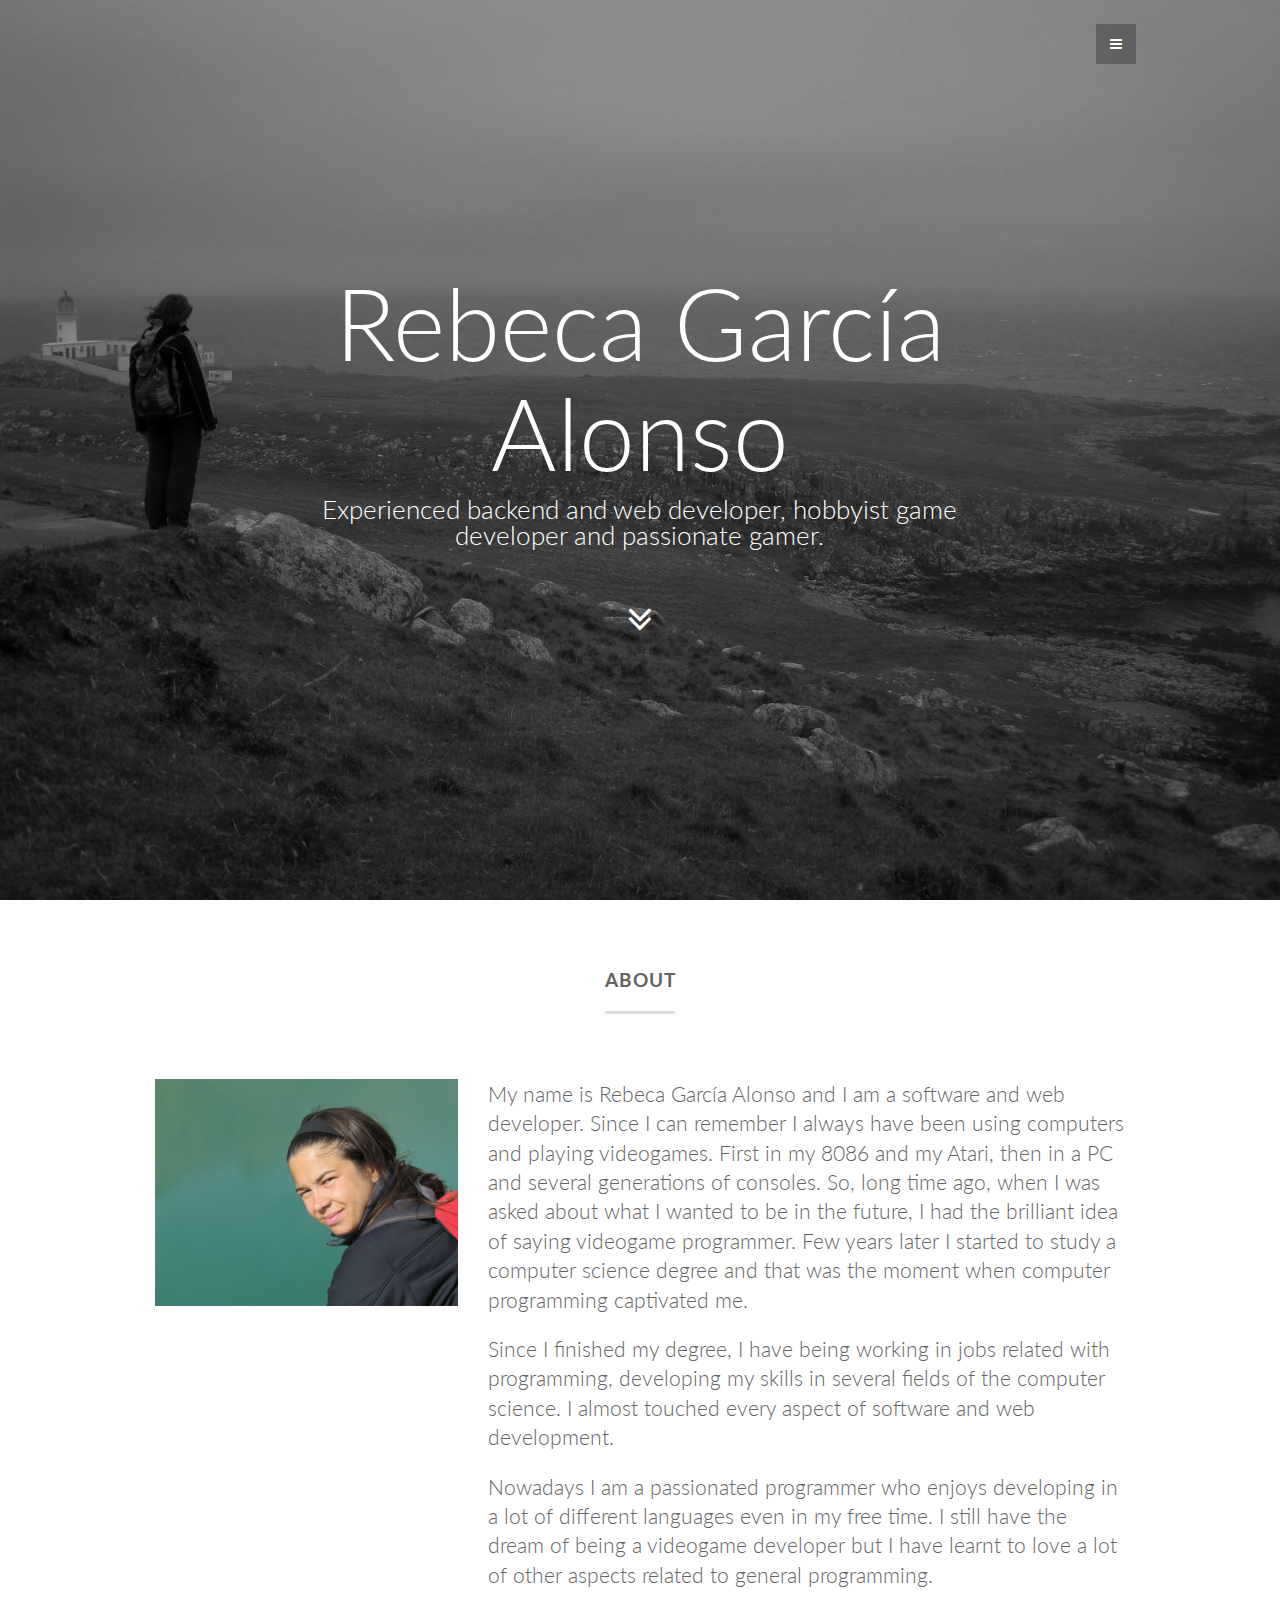
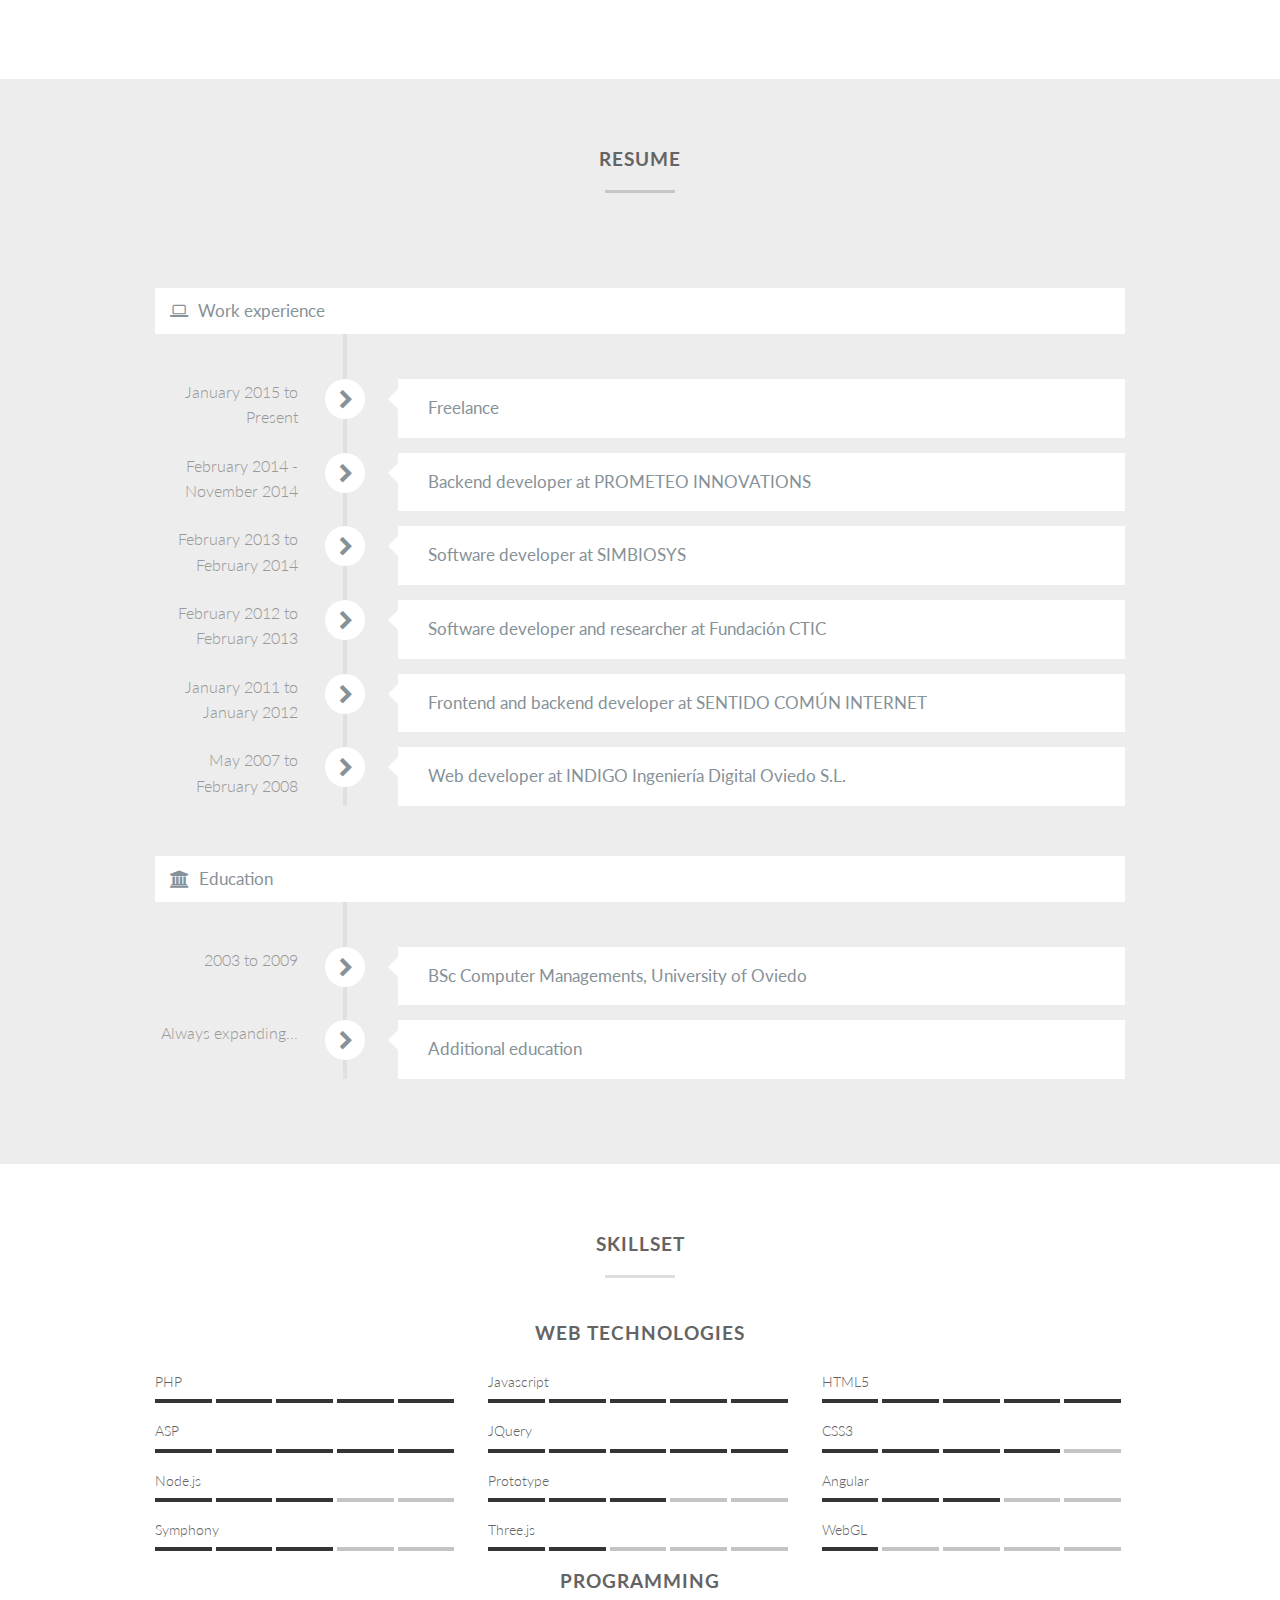
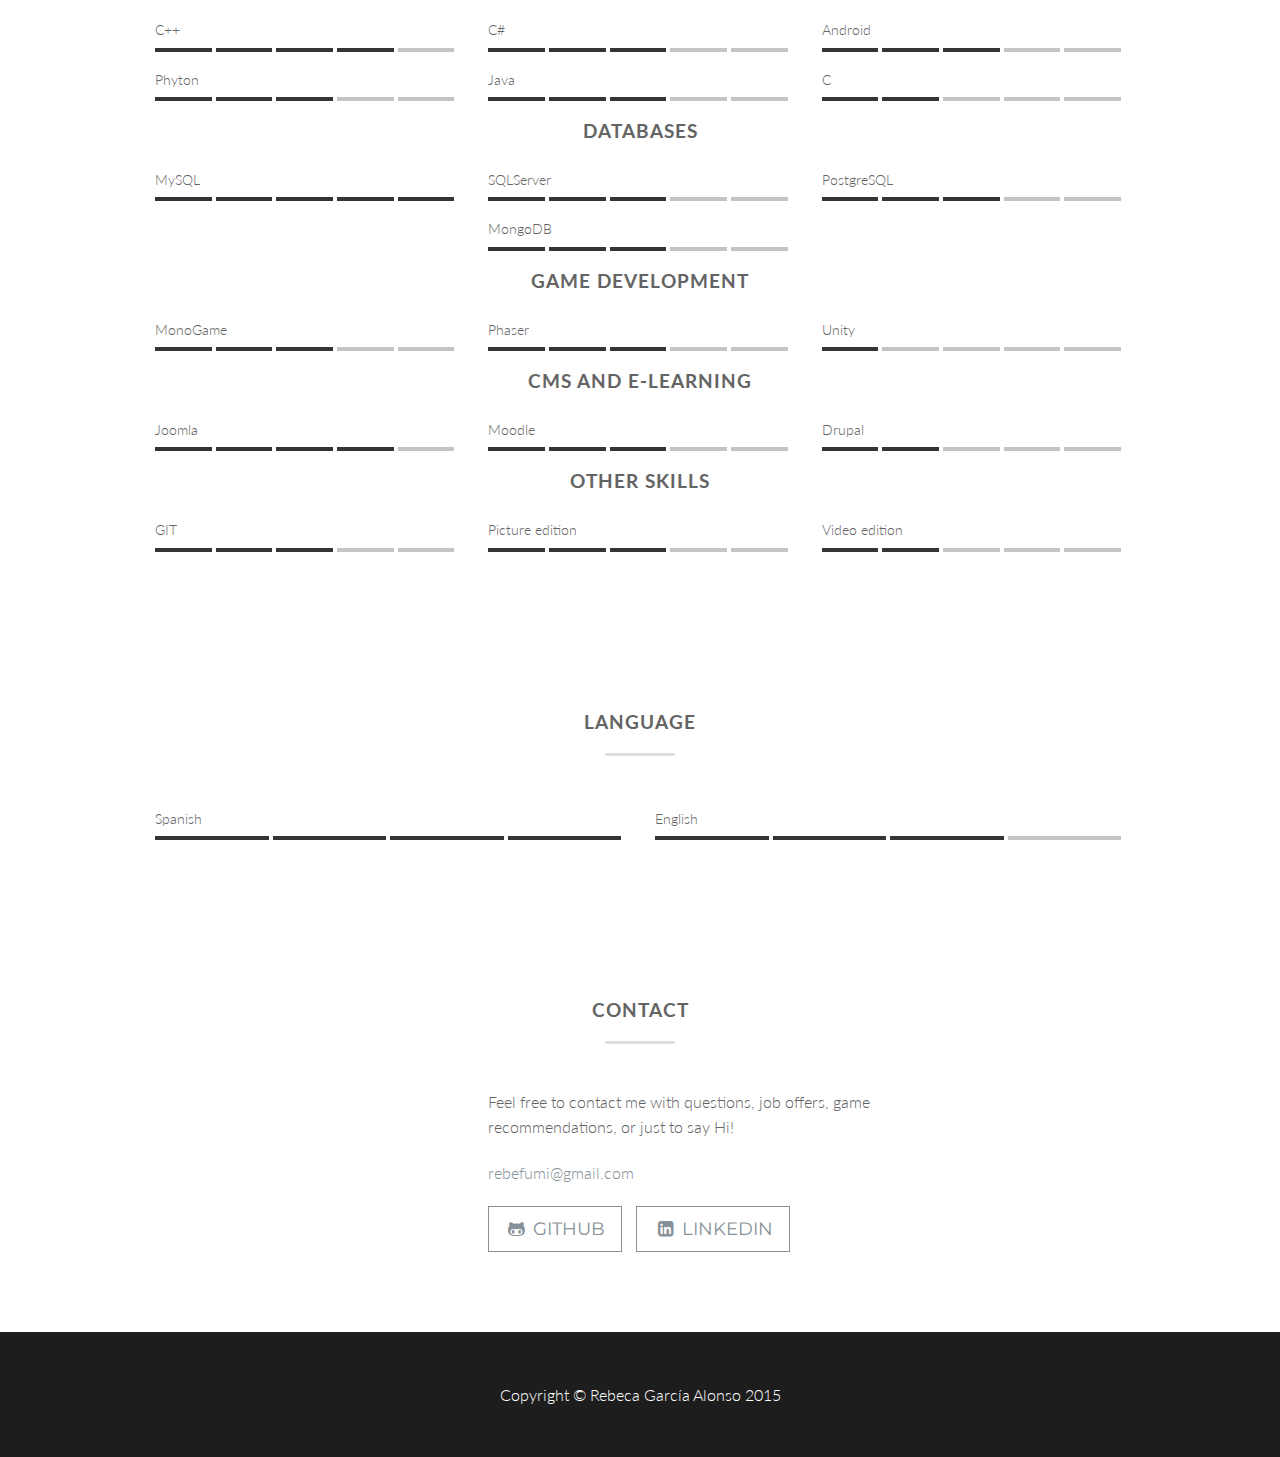
==== commit a25ead62: "some details fixed" ====
--- a/index.htm
+++ b/index.htm
@@ -144,7 +144,7 @@
                     <li>
                         <time class="tl-time"><span>January 2015 to Present</span></time>
                         <div class="tl-icon" data-toggle="collapse" data-target="#toggle-0"><i
-                                class="fa fa-chevron-down"></i></div>
+                                class="fa fa-chevron-right"></i></div>
                         <div class="tl-label">
                             <h4><a href="#toggle-0" data-toggle="collapse" data-target="#toggle-0">Freelance</a></h4>
 
@@ -161,7 +161,7 @@
                     <li>
                         <time class="tl-time"><span>February 2014 - November 2014</span></time>
                         <div class="tl-icon" data-toggle="collapse" data-target="#toggle-1"><i
-                                class="fa fa-chevron-down"></i></div>
+                                class="fa fa-chevron-right"></i></div>
                         <div class="tl-label">
                             <h4><a href="#toggle-1" data-toggle="collapse" data-target="#toggle-1">Backend developer at
                                 PROMETEO
@@ -280,7 +280,7 @@
                     <li>
                         <time class="tl-time"><span>Always expanding...</span></time>
                         <div class="tl-icon" data-toggle="collapse" data-target="#toggle-7"><i
-                                class="fa fa-chevron-down"></i></div>
+                                class="fa fa-chevron-right"></i></div>
                         <div class="tl-label">
                             <h4><a href="#toggle-7" data-toggle="collapse" data-target="#toggle-7">Additional
                                 education</a></h4>
@@ -770,7 +770,7 @@
 <!-- Footer -->
 <footer>
     <div class="container text-center">
-        <p>Copyright &copy; Your Website 2014</p>
+        <p>Copyright &copy; Rebeca Garc&iacute;a Alonso 2015</p>
     </div>
 </footer>
 
@@ -792,7 +792,7 @@
 
 <script>
     $(document).ready(function () {
-        $(".timeline li .v-icon").click("", function () {
+        $(".timeline li .tl-icon").click("", function () {
             if ($(this).children(":first").attr('class').indexOf("fa fa-chevron-right") >= 0) {
                 $(this).children(":first").attr('class', "fa fa-chevron-down");
             } else {
